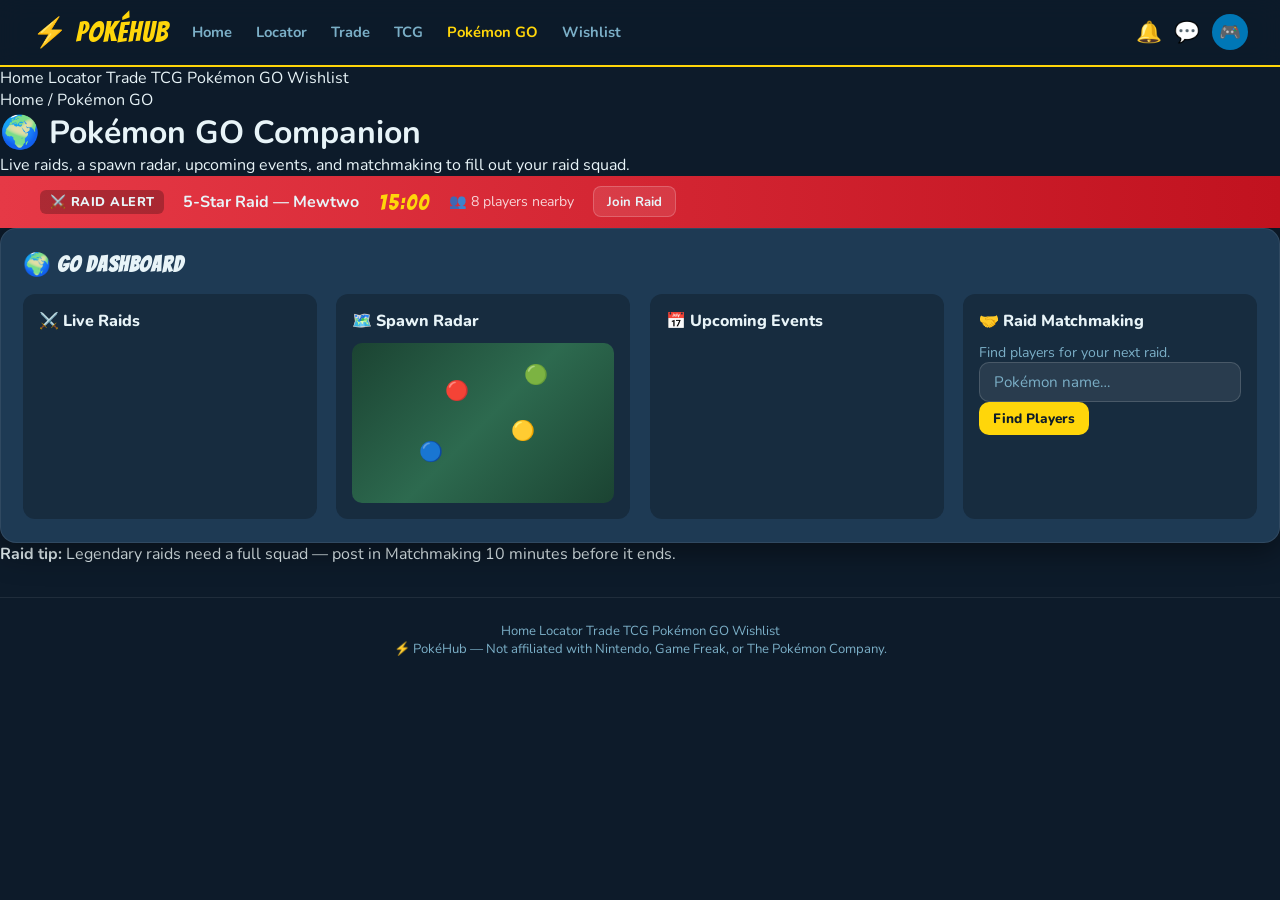
==== go.html @ 9b6226e2 "Add files via upload" ====
<!DOCTYPE html>
<html lang="en">
<head>
  <meta charset="UTF-8" />
  <meta name="viewport" content="width=device-width, initial-scale=1.0" />
  <title>Pokémon GO Companion — PokéHub</title>
  <link rel="preconnect" href="https://fonts.googleapis.com" />
  <link href="https://fonts.googleapis.com/css2?family=Bangers&family=Nunito:wght@400;600;700;800&display=swap" rel="stylesheet" />
  <link rel="stylesheet" href="style.css" />
</head>
<body data-page="go">

  <!-- ===== NAVBAR ===== -->
  <nav class="navbar">
    <div class="nav-logo">⚡ PokéHub</div>
    <ul class="nav-links">
      <li><a href="index.html">Home</a></li>
      <li><a href="locator.html">Locator</a></li>
      <li><a href="trade.html">Trade</a></li>
      <li><a href="tcg.html">TCG</a></li>
      <li><a href="go.html" class="active">Pokémon GO</a></li>
      <li><a href="wishlist.html">Wishlist</a></li>
    </ul>
    <div class="nav-actions">
      <button class="btn-icon" id="notifBtn" title="Alerts">🔔<span class="icon-dot hidden" id="notifDot"></span></button>
      <button class="btn-icon" id="msgBtn" title="Messages">💬<span class="icon-dot hidden" id="msgDot"></span></button>
      <div class="avatar">🎮</div>
    </div>
    <button class="hamburger" id="hamburger">☰</button>
  </nav>
  <div class="mobile-nav" id="mobileNav">
    <a href="index.html">Home</a>
    <a href="locator.html">Locator</a>
    <a href="trade.html">Trade</a>
    <a href="tcg.html">TCG</a>
    <a href="go.html" class="active">Pokémon GO</a>
    <a href="wishlist.html">Wishlist</a>
  </div>

  <!-- ===== PAGE HERO ===== -->
  <header class="page-hero" style="--accent-glow: rgba(35,224,138,.22)">
    <div class="breadcrumb"><a href="index.html">Home</a> <span>/</span> <span>Pokémon GO</span></div>
    <h1>🌍 Pokémon GO Companion</h1>
    <p>Live raids, a spawn radar, upcoming events, and matchmaking to fill out your raid squad.</p>
  </header>

  <div class="raid-banner">
    <div class="raid-inner">
      <span class="raid-label">⚔️ RAID ALERT</span>
      <strong>5-Star Raid — Mewtwo</strong>
      <span class="raid-timer" id="raidTimer">15:00</span>
      <span class="raid-players">👥 8 players nearby</span>
      <button class="btn-sm" onclick="joinRaid()">Join Raid</button>
    </div>
  </div>

  <!-- ===== PAGE LAYOUT ===== -->
  <div class="page-layout">
    <main class="page-main">

      <section class="card-panel go-panel">
        <div class="panel-header"><h2>🌍 GO Dashboard</h2></div>
        <div class="go-grid">
          <!-- Live Raids -->
          <div class="go-sub-panel">
            <h3>⚔️ Live Raids</h3>
            <ul class="raid-list" id="raidList"></ul>
          </div>
          <!-- Spawn Radar -->
          <div class="go-sub-panel">
            <h3>🗺️ Spawn Radar</h3>
            <div class="mini-map" id="miniMap">
              <div class="map-bg">
                <div class="map-pin" style="top:30%;left:40%">🔴</div>
                <div class="map-pin" style="top:55%;left:65%">🟡</div>
                <div class="map-pin" style="top:20%;left:70%">🟢</div>
                <div class="map-pin" style="top:68%;left:30%">🔵</div>
              </div>
            </div>
          </div>
          <!-- Upcoming Events -->
          <div class="go-sub-panel">
            <h3>📅 Upcoming Events</h3>
            <ul class="event-list" id="eventList"></ul>
          </div>
          <!-- Raid Matchmaking -->
          <div class="go-sub-panel">
            <h3>🤝 Raid Matchmaking</h3>
            <div id="matchmaking">
              <p class="muted">Find players for your next raid.</p>
              <input type="text" id="raidPokemon" placeholder="Pokémon name…" />
              <button class="btn-primary sm" onclick="findPlayers()">Find Players</button>
              <div id="matchResults"></div>
            </div>
          </div>
        </div>
      </section>

    </main>

    <!-- ===== AD RAIL ===== -->
    <aside class="ad-rail">
      <div class="ad-slot" data-ad-rotator></div>
      <div class="ad-static">
        <strong>Raid tip:</strong> Legendary raids need a full squad — post in Matchmaking 10 minutes before it ends.
      </div>
    </aside>
  </div>

  <!-- ===== MESSAGES MODAL ===== -->
  <div class="modal-overlay hidden" id="msgModal">
    <div class="modal">
      <div class="modal-header">
        <h2>💬 Messages</h2>
        <button onclick="closeModal('msgModal')">✕</button>
      </div>
      <div class="chat-layout">
        <div class="chat-list" id="chatList"></div>
        <div class="chat-window" id="chatWindow"></div>
      </div>
    </div>
  </div>

  <!-- ===== NOTIFICATIONS MODAL ===== -->
  <div class="modal-overlay hidden" id="notifModal">
    <div class="modal notif-modal">
      <div class="modal-header">
        <h2>🔔 Alerts</h2>
        <button onclick="closeModal('notifModal')">✕</button>
      </div>
      <ul class="notif-list" id="notifList"></ul>
    </div>
  </div>

  <!-- ===== FOOTER ===== -->
  <footer class="footer">
    <div class="footer-links">
      <a href="index.html">Home</a>
      <a href="locator.html">Locator</a>
      <a href="trade.html">Trade</a>
      <a href="tcg.html">TCG</a>
      <a href="go.html">Pokémon GO</a>
      <a href="wishlist.html">Wishlist</a>
    </div>
    <p>⚡ PokéHub — Not affiliated with Nintendo, Game Freak, or The Pokémon Company.</p>
  </footer>

  <script src="app.js"></script>
  <script>
    initSharedChrome();
    renderRaids();
    renderEvents();
    setInterval(tickRaids, 1000);
  </script>
</body>
</html>
---- style.css ----
/* =========================================
   POKÉHUB — style.css
   ========================================= */

/* --- Variables --- */
:root {
  --red:    #e63946;
  --yellow: #ffd60a;
  --blue:   #0077b6;
  --dark:   #0d1b2a;
  --mid:    #1b2e44;
  --card:   #1e3a54;
  --light:  #caf0f8;
  --text:   #e8f4f8;
  --muted:  #7bafc7;
  --radius: 16px;
  --shadow: 0 8px 32px rgba(0,0,0,.45);
  --font-title: 'Bangers', cursive;
  --font-body:  'Nunito', sans-serif;
}

/* --- Reset & Base --- */
*, *::before, *::after { box-sizing: border-box; margin: 0; padding: 0; }
html { scroll-behavior: smooth; }
body {
  font-family: var(--font-body);
  background: var(--dark);
  color: var(--text);
  min-height: 100vh;
  overflow-x: hidden;
}
a { text-decoration: none; color: inherit; }
ul { list-style: none; }
input {
  background: rgba(255,255,255,.08);
  border: 1.5px solid rgba(255,255,255,.15);
  border-radius: 10px;
  color: var(--text);
  font-family: var(--font-body);
  font-size: .95rem;
  padding: .55rem .9rem;
  width: 100%;
  transition: border-color .2s;
}
input:focus { outline: none; border-color: var(--yellow); }
input::placeholder { color: var(--muted); }
.hidden { display: none !important; }
.muted  { color: var(--muted); font-size: .88rem; }

/* --- Buttons --- */
.btn-primary {
  background: var(--yellow);
  color: var(--dark);
  border: none;
  border-radius: 10px;
  font-family: var(--font-body);
  font-weight: 800;
  font-size: .95rem;
  padding: .6rem 1.2rem;
  cursor: pointer;
  transition: transform .15s, box-shadow .15s;
  white-space: nowrap;
}
.btn-primary:hover { transform: translateY(-2px); box-shadow: 0 4px 16px rgba(255,214,10,.4); }
.btn-primary.sm { padding: .45rem .9rem; font-size: .85rem; }

.btn-sm {
  background: rgba(255,255,255,.1);
  border: 1.5px solid rgba(255,255,255,.2);
  color: var(--text);
  border-radius: 8px;
  font-family: var(--font-body);
  font-weight: 700;
  font-size: .82rem;
  padding: .35rem .8rem;
  cursor: pointer;
  transition: background .2s;
}
.btn-sm:hover { background: rgba(255,255,255,.2); }

.btn-icon {
  background: none;
  border: none;
  font-size: 1.3rem;
  cursor: pointer;
  position: relative;
  transition: transform .2s;
}
.btn-icon:hover { transform: scale(1.2); }

/* =========================================
   NAVBAR
   ========================================= */
.navbar {
  position: sticky; top: 0; z-index: 100;
  display: flex; align-items: center; gap: 1.5rem;
  padding: .9rem 2rem;
  background: rgba(13,27,42,.92);
  backdrop-filter: blur(12px);
  border-bottom: 2px solid var(--yellow);
}
.nav-logo {
  font-family: var(--font-title);
  font-size: 1.8rem;
  letter-spacing: 1px;
  color: var(--yellow);
  flex-shrink: 0;
}
.nav-links {
  display: flex; gap: 1.5rem;
  flex: 1;
}
.nav-links a {
  font-weight: 700;
  font-size: .92rem;
  color: var(--muted);
  transition: color .2s;
}
.nav-links a:hover,
.nav-links a.active { color: var(--yellow); }
.nav-actions { display: flex; align-items: center; gap: .75rem; margin-left: auto; }
.avatar {
  width: 36px; height: 36px;
  background: var(--blue);
  border-radius: 50%;
  display: grid; place-items: center;
  font-size: 1.1rem;
  cursor: pointer;
}
.hamburger {
  display: none;
  background: none; border: none;
  color: var(--text); font-size: 1.6rem; cursor: pointer;
}

@media (max-width: 768px) {
  .nav-links { display: none; }
  .hamburger { display: block; }
  .nav-actions { gap: .5rem; }
}

/* =========================================
   HERO
   ========================================= */
.hero {
  position: relative;
  min-height: 70vh;
  display: flex; align-items: center; justify-content: center;
  overflow: hidden;
  background: radial-gradient(ellipse at 30% 50%, #0a2a4a 0%, var(--dark) 70%);
  padding: 3rem 2rem;
}
.hero-bg-circles {
  position: absolute; inset: 0; pointer-events: none;
}
.hero-bg-circles::before,
.hero-bg-circles::after {
  content: '';
  position: absolute;
  border-radius: 50%;
  animation: floatCircle 8s ease-in-out infinite alternate;
}
.hero-bg-circles::before {
  width: 520px; height: 520px;
  background: radial-gradient(circle, rgba(230,57,70,.15) 0%, transparent 70%);
  top: -120px; right: -100px;
}
.hero-bg-circles::after {
  width: 380px; height: 380px;
  background: radial-gradient(circle, rgba(0,119,182,.2) 0%, transparent 70%);
  bottom: -100px; left: 10%;
  animation-delay: -4s;
}
@keyframes floatCircle {
  from { transform: scale(1) translate(0,0); }
  to   { transform: scale(1.1) translate(20px, -20px); }
}

.hero-pokeball {
  position: absolute;
  right: 8%; top: 50%; transform: translateY(-50%);
  width: 280px; height: 280px;
  border-radius: 50%;
  border: 18px solid var(--red);
  box-shadow: 0 0 80px rgba(230,57,70,.4);
  animation: spin 20s linear infinite;
  opacity: .25;
}
@keyframes spin { to { transform: translateY(-50%) rotate(360deg); } }

.hero-content {
  position: relative; z-index: 2;
  text-align: center;
  max-width: 640px;
}
.hero-title {
  font-family: var(--font-title);
  font-size: clamp(3rem, 8vw, 5.5rem);
  line-height: 1.05;
  letter-spacing: 2px;
  text-shadow: 3px 3px 0 rgba(0,0,0,.5);
}
.hero-title span { color: var(--yellow); }
.hero-sub {
  color: var(--muted);
  font-size: 1.1rem;
  margin: 1rem 0 1.8rem;
}
.search-bar {
  display: flex; gap: .6rem;
  background: rgba(255,255,255,.07);
  border: 2px solid rgba(255,255,255,.15);
  border-radius: 14px;
  padding: .5rem .5rem .5rem 1rem;
  max-width: 540px;
  margin: 0 auto;
}
.search-bar input { background: none; border: none; flex: 1; font-size: 1rem; }
.search-results {
  margin-top: .8rem;
  background: var(--mid);
  border-radius: 12px;
  overflow: hidden;
  max-width: 540px;
  margin-left: auto; margin-right: auto;
  border: 1.5px solid rgba(255,255,255,.12);
}
.search-result-item {
  padding: .7rem 1rem;
  border-bottom: 1px solid rgba(255,255,255,.07);
  display: flex; align-items: center; gap: .8rem;
  cursor: pointer;
  transition: background .15s;
}
.search-result-item:hover { background: rgba(255,255,255,.06); }
.search-result-item:last-child { border-bottom: none; }
.result-emoji { font-size: 1.3rem; }
.result-info { text-align: left; }
.result-name { font-weight: 700; }
.result-meta { font-size: .8rem; color: var(--muted); }

/* =========================================
   RAID BANNER
   ========================================= */
.raid-banner {
  background: linear-gradient(90deg, var(--red), #c1121f);
  padding: .65rem 2rem;
  position: relative; z-index: 50;
}
.raid-inner {
  display: flex; align-items: center; gap: 1.2rem; flex-wrap: wrap;
  max-width: 1200px; margin: 0 auto;
}
.raid-label {
  background: rgba(0,0,0,.25);
  border-radius: 6px;
  padding: .2rem .6rem;
  font-weight: 800;
  font-size: .8rem;
  letter-spacing: .5px;
}
.raid-timer {
  font-family: var(--font-title);
  font-size: 1.4rem;
  color: var(--yellow);
  letter-spacing: 2px;
}
.raid-players { font-size: .88rem; color: rgba(255,255,255,.8); }

/* =========================================
   DASHBOARD GRID
   ========================================= */
.dashboard {
  display: grid;
  grid-template-columns: repeat(auto-fill, minmax(340px, 1fr));
  gap: 1.5rem;
  padding: 2rem;
  max-width: 1400px;
  margin: 0 auto;
}
.go-panel { grid-column: 1 / -1; }

/* =========================================
   CARD PANEL
   ========================================= */
.card-panel {
  background: var(--card);
  border-radius: var(--radius);
  padding: 1.4rem;
  border: 1.5px solid rgba(255,255,255,.08);
  box-shadow: var(--shadow);
  display: flex; flex-direction: column; gap: 1rem;
  animation: fadeUp .4s ease both;
}
@keyframes fadeUp {
  from { opacity: 0; transform: translateY(20px); }
  to   { opacity: 1; transform: translateY(0); }
}
.panel-header {
  display: flex; align-items: center; justify-content: space-between; gap: .5rem;
  flex-wrap: wrap;
}
.panel-header h2 {
  font-family: var(--font-title);
  font-size: 1.4rem;
  letter-spacing: 1px;
}

/* --- Location Bar --- */
.location-bar { display: flex; gap: .5rem; }

/* --- Nearby List --- */
.nearby-list { display: flex; flex-direction: column; gap: .6rem; }
.nearby-item {
  background: rgba(255,255,255,.05);
  border-radius: 10px;
  padding: .7rem 1rem;
  display: flex; align-items: center; gap: .8rem;
}
.nearby-item.shimmer {
  height: 52px;
  background: linear-gradient(90deg, rgba(255,255,255,.05) 25%, rgba(255,255,255,.1) 50%, rgba(255,255,255,.05) 75%);
  background-size: 200% 100%;
  animation: shimmer 1.5s infinite;
}
@keyframes shimmer { to { background-position: -200% 0; } }
.nearby-emoji { font-size: 1.5rem; }
.nearby-info { flex: 1; }
.nearby-name { font-weight: 700; }
.nearby-dist { font-size: .8rem; color: var(--yellow); }
.nearby-badge {
  font-size: .72rem; font-weight: 800;
  padding: .2rem .55rem;
  border-radius: 20px;
  background: var(--red);
  letter-spacing: .5px;
}
.nearby-badge.rare  { background: var(--red); }
.nearby-badge.shiny { background: #f4a261; color: var(--dark); }
.nearby-badge.common{ background: var(--blue); }

/* --- Filter Tabs --- */
.filter-tabs { display: flex; gap: .4rem; }
.tab {
  background: rgba(255,255,255,.08);
  border: 1px solid rgba(255,255,255,.12);
  color: var(--muted);
  border-radius: 8px;
  font-family: var(--font-body);
  font-weight: 700;
  font-size: .8rem;
  padding: .3rem .75rem;
  cursor: pointer;
  transition: background .2s, color .2s;
}
.tab.active, .tab:hover { background: var(--yellow); color: var(--dark); border-color: var(--yellow); }

/* --- Market List --- */
.market-list { display: flex; flex-direction: column; gap: .6rem; }
.market-item {
  background: rgba(255,255,255,.05);
  border-radius: 10px;
  padding: .75rem 1rem;
  display: flex; align-items: center; gap: .9rem;
  border: 1px solid rgba(255,255,255,.07);
  transition: border-color .2s;
}
.market-item:hover { border-color: var(--yellow); }
.market-img { font-size: 2rem; }
.market-info { flex: 1; }
.market-name { font-weight: 700; }
.market-cond { font-size: .78rem; color: var(--muted); }
.market-stars { font-size: .85rem; }
.market-price { font-family: var(--font-title); font-size: 1.3rem; color: var(--yellow); }
.btn-msg {
  background: var(--blue);
  border: none;
  border-radius: 8px;
  color: #fff;
  font-family: var(--font-body);
  font-weight: 700;
  font-size: .8rem;
  padding: .4rem .8rem;
  cursor: pointer;
  transition: opacity .2s;
}
.btn-msg:hover { opacity: .85; }

/* --- Scanner --- */
.scanner-area {
  display: flex; flex-direction: column; align-items: center; gap: 1rem;
  background: rgba(0,0,0,.3);
  border-radius: 12px;
  padding: 1.5rem;
}
.scan-frame {
  width: 180px; height: 180px;
  border: 3px dashed var(--yellow);
  border-radius: 12px;
  display: flex; align-items: center; justify-content: center;
  position: relative; overflow: hidden;
  color: var(--muted); font-size: .88rem;
}
.scan-line {
  position: absolute;
  width: 100%; height: 2px;
  background: var(--yellow);
  top: 0;
  animation: scanMove 2s ease-in-out infinite;
  opacity: .7;
}
@keyframes scanMove {
  0%   { top: 0; }
  50%  { top: calc(100% - 2px); }
  100% { top: 0; }
}
.scan-result {
  background: rgba(255,255,255,.06);
  border-radius: 10px;
  padding: 1rem;
  border-left: 4px solid var(--yellow);
}
.collection-list h3 { font-size: 1rem; font-weight: 700; margin-bottom: .5rem; }
.collection-list li {
  padding: .4rem 0;
  border-bottom: 1px solid rgba(255,255,255,.06);
  font-size: .9rem;
  display: flex; align-items: center; gap: .5rem;
}

/* =========================================
   POKÉMON GO SECTION
   ========================================= */
.go-grid {
  display: grid;
  grid-template-columns: repeat(auto-fill, minmax(260px, 1fr));
  gap: 1.2rem;
}
.go-sub-panel {
  background: rgba(0,0,0,.25);
  border-radius: 12px;
  padding: 1rem;
  display: flex; flex-direction: column; gap: .7rem;
}
.go-sub-panel h3 { font-weight: 800; font-size: 1rem; }

.raid-list li {
  display: flex; align-items: center; justify-content: space-between;
  padding: .5rem 0;
  border-bottom: 1px solid rgba(255,255,255,.07);
  font-size: .9rem;
}
.raid-item-name { font-weight: 700; }
.raid-item-stars { color: var(--yellow); }
.raid-item-time { font-size: .8rem; color: var(--muted); }

.mini-map {
  width: 100%; height: 160px;
  border-radius: 10px;
  overflow: hidden;
  position: relative;
}
.map-bg {
  width: 100%; height: 100%;
  background: linear-gradient(135deg, #1b4332 0%, #2d6a4f 50%, #1b4332 100%);
  position: relative;
}
.map-pin {
  position: absolute;
  font-size: 1.2rem;
  transform: translate(-50%,-50%);
  cursor: pointer;
  animation: pulse 2s ease-in-out infinite;
}
@keyframes pulse {
  0%,100% { transform: translate(-50%,-50%) scale(1); }
  50%      { transform: translate(-50%,-50%) scale(1.25); }
}

.event-list li {
  display: flex; align-items: flex-start; gap: .6rem;
  padding: .5rem 0;
  border-bottom: 1px solid rgba(255,255,255,.07);
  font-size: .88rem;
}
.event-icon { font-size: 1.2rem; flex-shrink: 0; }
.event-info .event-name { font-weight: 700; }
.event-info .event-time { font-size: .78rem; color: var(--muted); }

#matchResults {
  margin-top: .6rem;
  display: flex; flex-direction: column; gap: .4rem;
}
.match-item {
  background: rgba(255,255,255,.06);
  border-radius: 8px;
  padding: .5rem .75rem;
  font-size: .85rem;
  display: flex; align-items: center; gap: .5rem;
}

/* =========================================
   WISHLIST & TRADE NETWORK
   ========================================= */
.wishlist-grid {
  display: grid; grid-template-columns: 1fr 1fr; gap: 1.2rem;
}
@media (max-width: 520px) { .wishlist-grid { grid-template-columns: 1fr; } }
.wish-list li, .trader-list li {
  display: flex; align-items: center; justify-content: space-between;
  padding: .5rem 0;
  border-bottom: 1px solid rgba(255,255,255,.07);
  font-size: .9rem;
}
.wish-remove {
  background: none; border: none;
  color: var(--red); cursor: pointer; font-size: 1rem;
}
.trader-name { font-weight: 700; }
.trader-badge {
  font-size: .72rem;
  background: var(--blue);
  border-radius: 20px;
  padding: .15rem .55rem;
  font-weight: 700;
}

/* =========================================
   MODALS
   ========================================= */
.modal-overlay {
  position: fixed; inset: 0; z-index: 200;
  background: rgba(0,0,0,.7);
  display: flex; align-items: center; justify-content: center;
  padding: 1rem;
  animation: fadeIn .2s ease;
}
@keyframes fadeIn { from { opacity: 0; } }
.modal {
  background: var(--mid);
  border-radius: var(--radius);
  padding: 1.5rem;
  width: 100%; max-width: 520px;
  max-height: 80vh;
  overflow-y: auto;
  border: 1.5px solid rgba(255,255,255,.12);
  box-shadow: var(--shadow);
  display: flex; flex-direction: column; gap: 1rem;
}
.modal-header {
  display: flex; align-items: center; justify-content: space-between;
}
.modal-header h2 { font-family: var(--font-title); font-size: 1.4rem; }
.modal-header button { background: none; border: none; color: var(--text); font-size: 1.3rem; cursor: pointer; }

/* Chat */
.chat-list { display: flex; flex-direction: column; gap: .5rem; }
.chat-contact {
  display: flex; align-items: center; gap: .7rem;
  padding: .6rem; border-radius: 10px; cursor: pointer;
  transition: background .15s;
}
.chat-contact:hover { background: rgba(255,255,255,.07); }
.chat-avatar { font-size: 1.4rem; }
.chat-uname { font-weight: 700; font-size: .9rem; }
.chat-preview { font-size: .78rem; color: var(--muted); }

.chat-window { display: flex; flex-direction: column; gap: .7rem; }
.chat-messages {
  min-height: 120px;
  background: rgba(0,0,0,.2);
  border-radius: 10px;
  padding: .8rem;
  display: flex; flex-direction: column; gap: .5rem;
  max-height: 220px;
  overflow-y: auto;
}
.msg-bubble {
  padding: .45rem .85rem;
  border-radius: 12px;
  max-width: 75%;
  font-size: .88rem;
}
.msg-bubble.them { background: rgba(255,255,255,.1); align-self: flex-start; }
.msg-bubble.me   { background: var(--blue); align-self: flex-end; }

.chat-input { display: flex; gap: .5rem; }
.chat-input button {
  background: var(--yellow); border: none; border-radius: 10px;
  color: var(--dark); font-weight: 800; padding: .5rem 1rem; cursor: pointer;
}

/* Notif */
.notif-modal { max-width: 400px; }
.notif-list { display: flex; flex-direction: column; gap: .5rem; }
.notif-item {
  background: rgba(255,255,255,.05);
  border-radius: 10px;
  padding: .7rem 1rem;
  display: flex; gap: .7rem; align-items: flex-start;
  border-left: 3px solid var(--yellow);
}
.notif-icon { font-size: 1.2rem; }
.notif-text .notif-title { font-weight: 700; font-size: .9rem; }
.notif-text .notif-sub   { font-size: .78rem; color: var(--muted); }

/* =========================================
   FOOTER
   ========================================= */
.footer {
  text-align: center;
  padding: 1.5rem 2rem;
  color: var(--muted);
  font-size: .82rem;
  border-top: 1px solid rgba(255,255,255,.08);
  margin-top: 2rem;
}
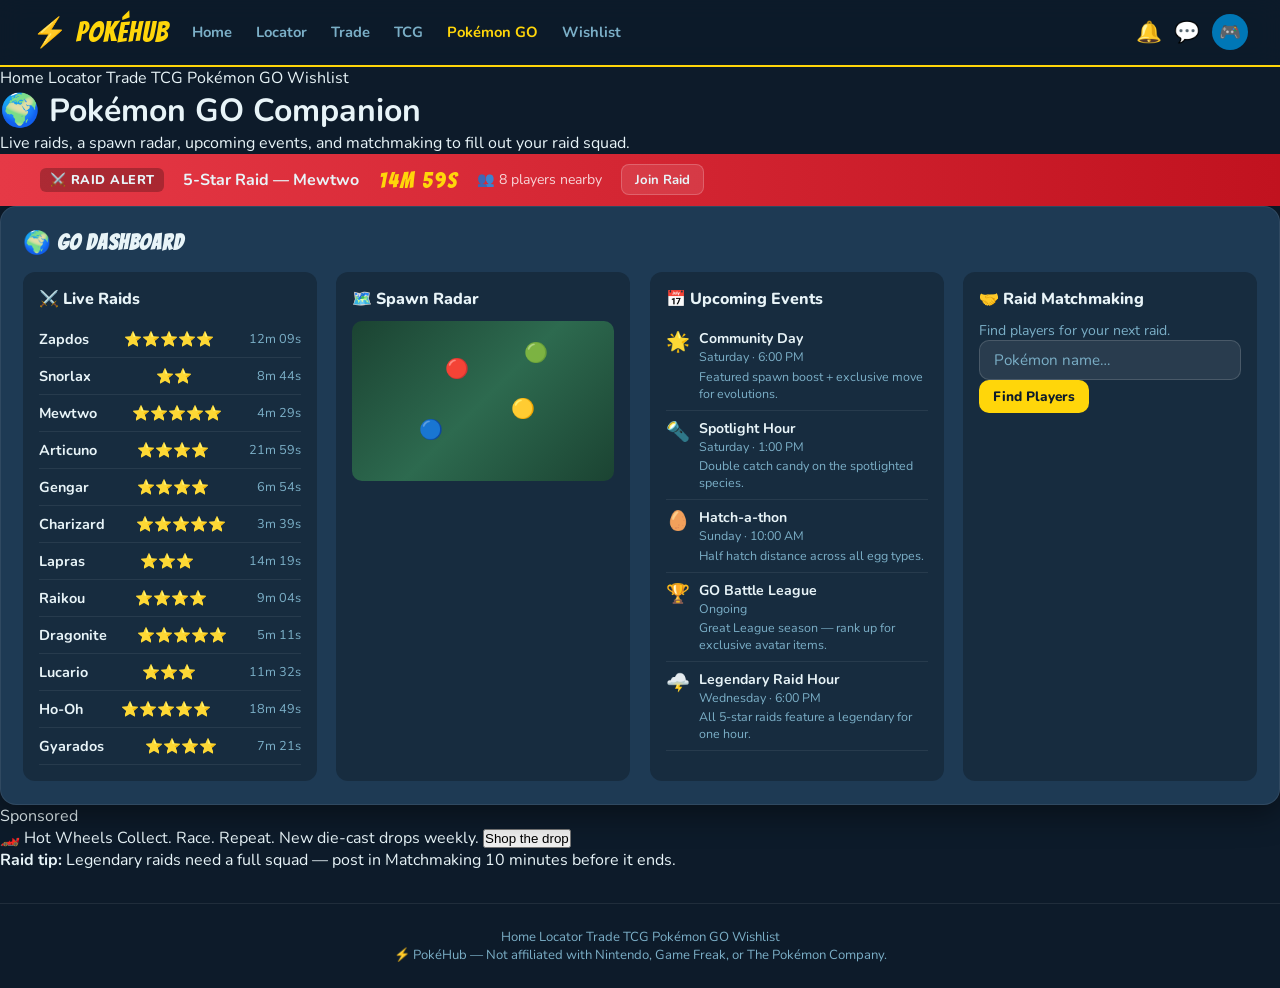
==== commit de08eb27: "Update go.html" ====
--- a/go.html
+++ b/go.html
@@ -39,7 +39,6 @@
 
   <!-- ===== PAGE HERO ===== -->
   <header class="page-hero" style="--accent-glow: rgba(35,224,138,.22)">
-    <div class="breadcrumb"><a href="index.html">Home</a> <span>/</span> <span>Pokémon GO</span></div>
     <h1>🌍 Pokémon GO Companion</h1>
     <p>Live raids, a spawn radar, upcoming events, and matchmaking to fill out your raid squad.</p>
   </header>
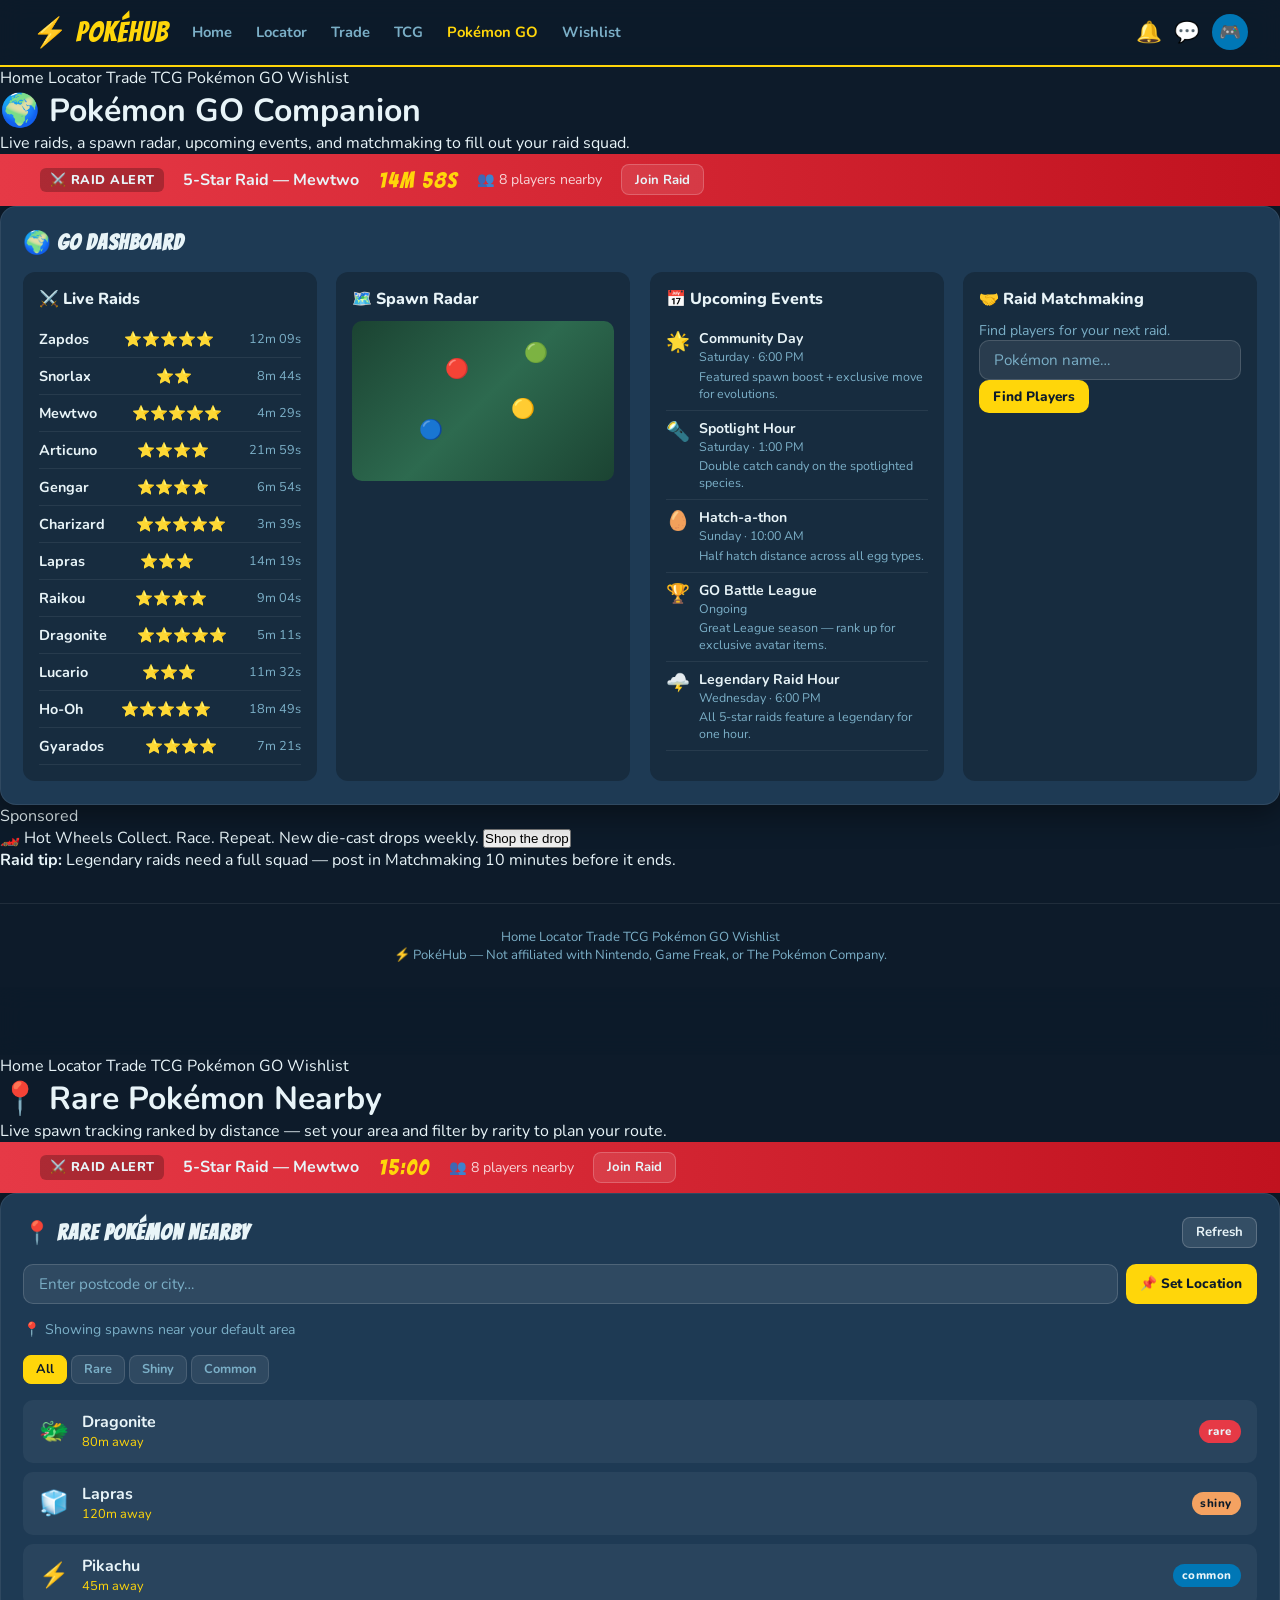
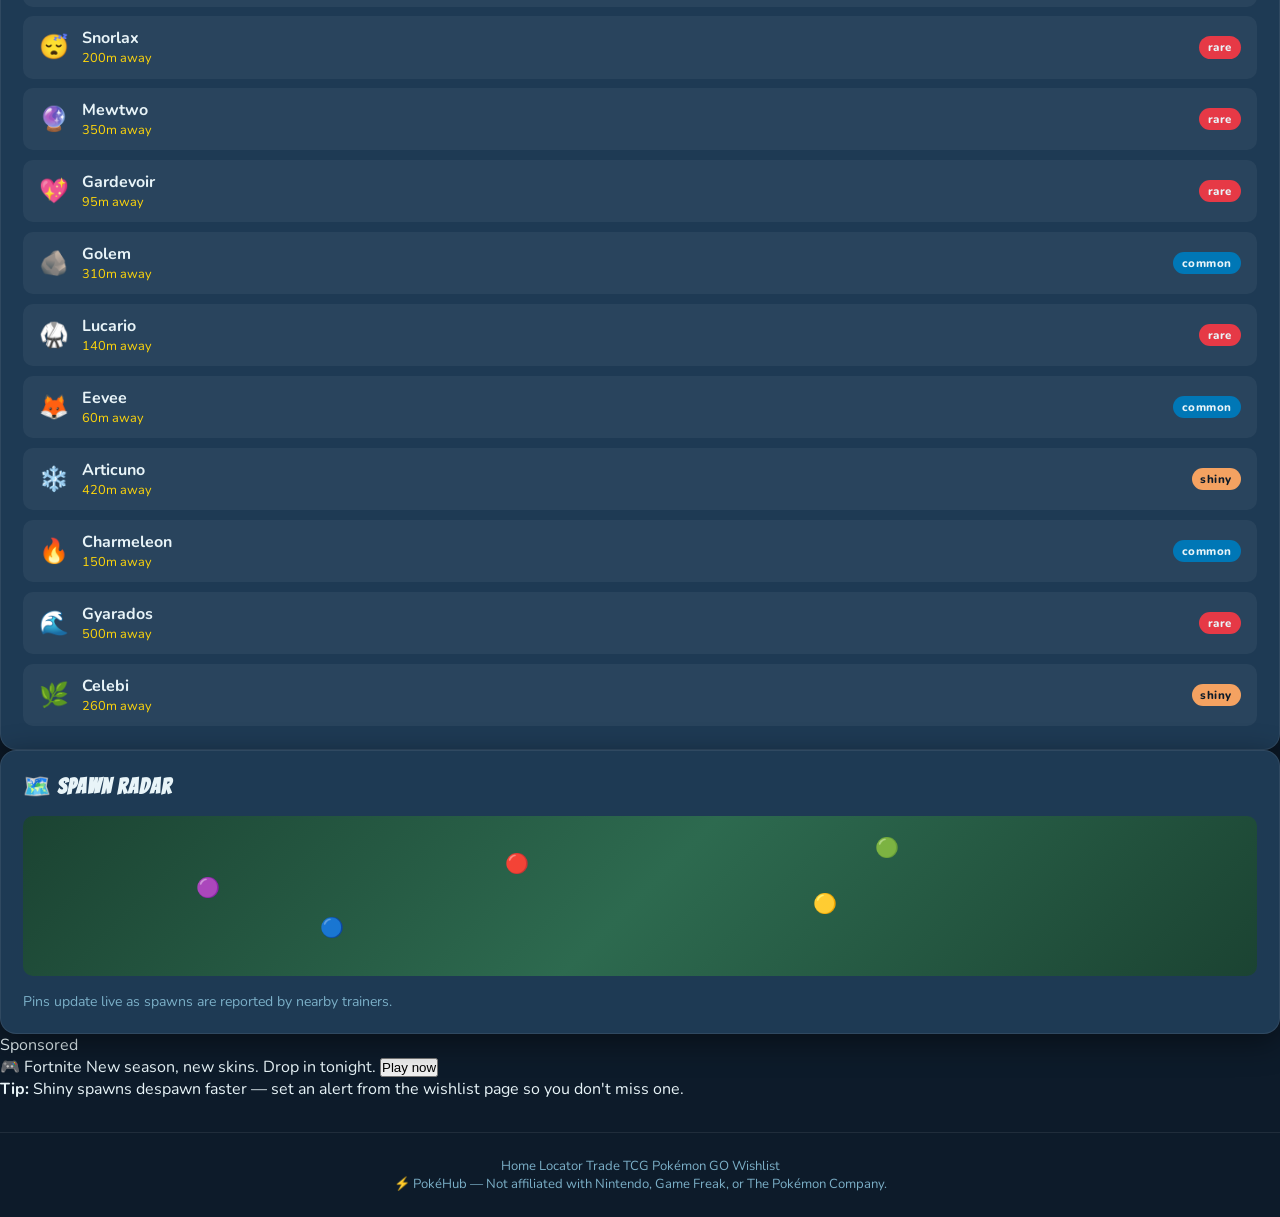
==== commit 8af9bba4: "Update go.html" ====
--- a/go.html
+++ b/go.html
@@ -153,3 +153,155 @@
   </script>
 </body>
 </html>
+<!DOCTYPE html>
+<html lang="en">
+<head>
+  <meta charset="UTF-8" />
+  <meta name="viewport" content="width=device-width, initial-scale=1.0" />
+  <title>Rare Locator — PokéHub</title>
+  <link rel="preconnect" href="https://fonts.googleapis.com" />
+  <link href="https://fonts.googleapis.com/css2?family=Bangers&family=Nunito:wght@400;600;700;800&display=swap" rel="stylesheet" />
+  <link rel="stylesheet" href="style.css" />
+</head>
+<body data-page="locator">
+
+  <!-- ===== NAVBAR ===== -->
+  <nav class="navbar">
+    <div class="nav-logo">⚡ PokéHub</div>
+    <ul class="nav-links">
+      <li><a href="index.html">Home</a></li>
+      <li><a href="locator.html" class="active">Locator</a></li>
+      <li><a href="trade.html">Trade</a></li>
+      <li><a href="tcg.html">TCG</a></li>
+      <li><a href="go.html">Pokémon GO</a></li>
+      <li><a href="wishlist.html">Wishlist</a></li>
+    </ul>
+    <div class="nav-actions">
+      <button class="btn-icon" id="notifBtn" title="Alerts">🔔<span class="icon-dot hidden" id="notifDot"></span></button>
+      <button class="btn-icon" id="msgBtn" title="Messages">💬<span class="icon-dot hidden" id="msgDot"></span></button>
+      <div class="avatar">🎮</div>
+    </div>
+    <button class="hamburger" id="hamburger">☰</button>
+  </nav>
+  <div class="mobile-nav" id="mobileNav">
+    <a href="index.html">Home</a>
+    <a href="locator.html" class="active">Locator</a>
+    <a href="trade.html">Trade</a>
+    <a href="tcg.html">TCG</a>
+    <a href="go.html">Pokémon GO</a>
+    <a href="wishlist.html">Wishlist</a>
+  </div>
+
+  <!-- ===== PAGE HERO ===== -->
+  <header class="page-hero" style="--accent-glow: rgba(255,59,78,.22)">
+    <h1>📍 Rare Pokémon Nearby</h1>
+    <p>Live spawn tracking ranked by distance — set your area and filter by rarity to plan your route.</p>
+  </header>
+
+  <div class="raid-banner">
+    <div class="raid-inner">
+      <span class="raid-label">⚔️ RAID ALERT</span>
+      <strong>5-Star Raid — Mewtwo</strong>
+      <span class="raid-timer" id="raidTimer">15:00</span>
+      <span class="raid-players">👥 8 players nearby</span>
+      <button class="btn-sm" onclick="joinRaid()">Join Raid</button>
+    </div>
+  </div>
+
+  <!-- ===== PAGE LAYOUT ===== -->
+  <div class="page-layout">
+    <main class="page-main">
+
+      <section class="card-panel" id="locator">
+        <div class="panel-header">
+          <h2>📍 Rare Pokémon Nearby</h2>
+          <button class="btn-sm" onclick="refreshNearby()">Refresh</button>
+        </div>
+        <div class="location-bar">
+          <input type="text" id="locationInput" placeholder="Enter postcode or city…" />
+          <button class="btn-primary sm" onclick="setLocation()">📌 Set Location</button>
+        </div>
+        <p class="muted" id="locationLabel">📍 Showing spawns near your default area</p>
+        <div class="nearby-filters" id="nearbyFilters">
+          <button class="tab active" onclick="filterNearby('all',this)">All</button>
+          <button class="tab" onclick="filterNearby('rare',this)">Rare</button>
+          <button class="tab" onclick="filterNearby('shiny',this)">Shiny</button>
+          <button class="tab" onclick="filterNearby('common',this)">Common</button>
+        </div>
+        <ul class="nearby-list" id="nearbyList">
+          <li class="nearby-item shimmer"></li>
+          <li class="nearby-item shimmer"></li>
+          <li class="nearby-item shimmer"></li>
+        </ul>
+      </section>
+
+      <section class="card-panel">
+        <div class="panel-header"><h2>🗺️ Spawn Radar</h2></div>
+        <div class="mini-map">
+          <div class="map-bg">
+            <div class="map-pin" style="top:30%;left:40%">🔴</div>
+            <div class="map-pin" style="top:55%;left:65%">🟡</div>
+            <div class="map-pin" style="top:20%;left:70%">🟢</div>
+            <div class="map-pin" style="top:70%;left:25%">🔵</div>
+            <div class="map-pin" style="top:45%;left:15%">🟣</div>
+          </div>
+        </div>
+        <p class="muted">Pins update live as spawns are reported by nearby trainers.</p>
+      </section>
+
+    </main>
+
+    <!-- ===== AD RAIL ===== -->
+    <aside class="ad-rail">
+      <div class="ad-slot" data-ad-rotator></div>
+      <div class="ad-static">
+        <strong>Tip:</strong> Shiny spawns despawn faster — set an alert from the wishlist page so you don't miss one.
+      </div>
+    </aside>
+  </div>
+
+  <!-- ===== MESSAGES MODAL ===== -->
+  <div class="modal-overlay hidden" id="msgModal">
+    <div class="modal">
+      <div class="modal-header">
+        <h2>💬 Messages</h2>
+        <button onclick="closeModal('msgModal')">✕</button>
+      </div>
+      <div class="chat-layout">
+        <div class="chat-list" id="chatList"></div>
+        <div class="chat-window" id="chatWindow"></div>
+      </div>
+    </div>
+  </div>
+
+  <!-- ===== NOTIFICATIONS MODAL ===== -->
+  <div class="modal-overlay hidden" id="notifModal">
+    <div class="modal notif-modal">
+      <div class="modal-header">
+        <h2>🔔 Alerts</h2>
+        <button onclick="closeModal('notifModal')">✕</button>
+      </div>
+      <ul class="notif-list" id="notifList"></ul>
+    </div>
+  </div>
+
+  <!-- ===== FOOTER ===== -->
+  <footer class="footer">
+    <div class="footer-links">
+      <a href="index.html">Home</a>
+      <a href="locator.html">Locator</a>
+      <a href="trade.html">Trade</a>
+      <a href="tcg.html">TCG</a>
+      <a href="go.html">Pokémon GO</a>
+      <a href="wishlist.html">Wishlist</a>
+    </div>
+    <p>⚡ PokéHub — Not affiliated with Nintendo, Game Freak, or The Pokémon Company.</p>
+  </footer>
+
+  <script src="app.js"></script>
+  <script>
+    initSharedChrome();
+    renderNearby();
+  </script>
+</body>
+</html>
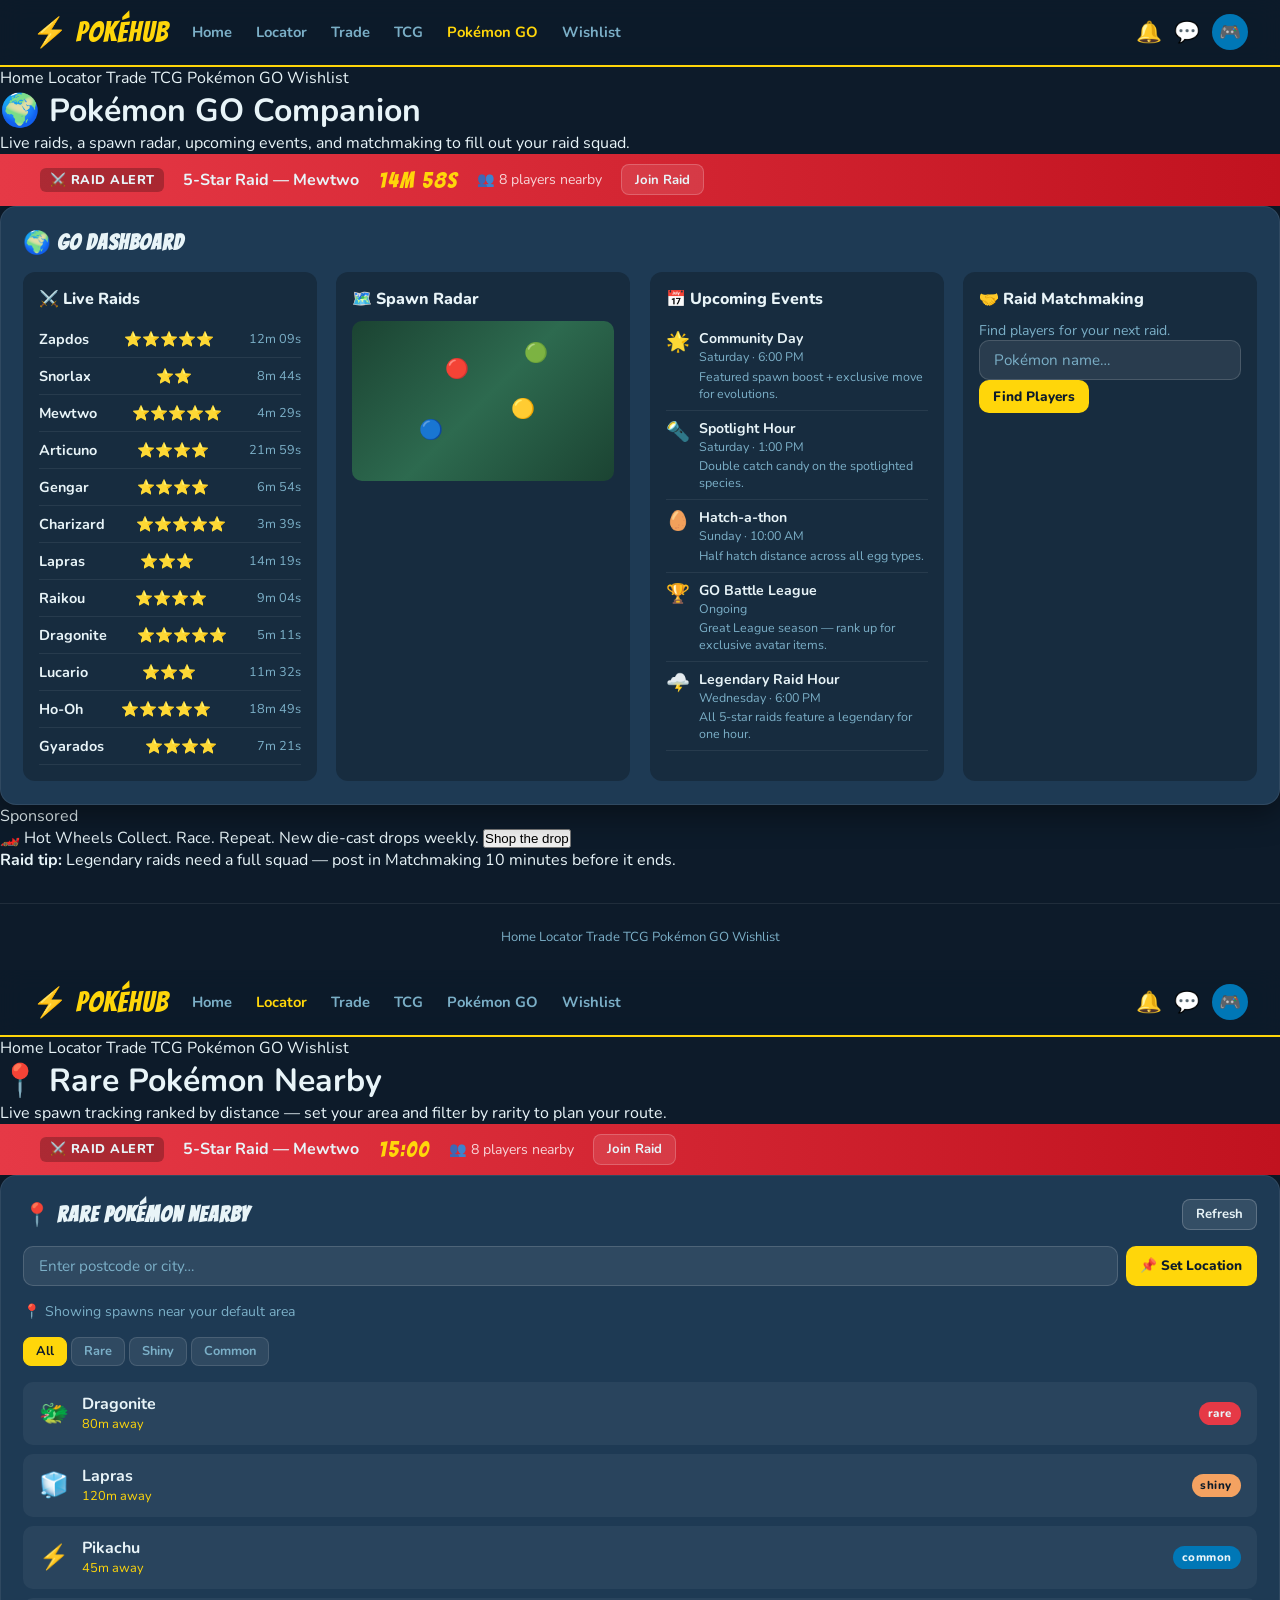
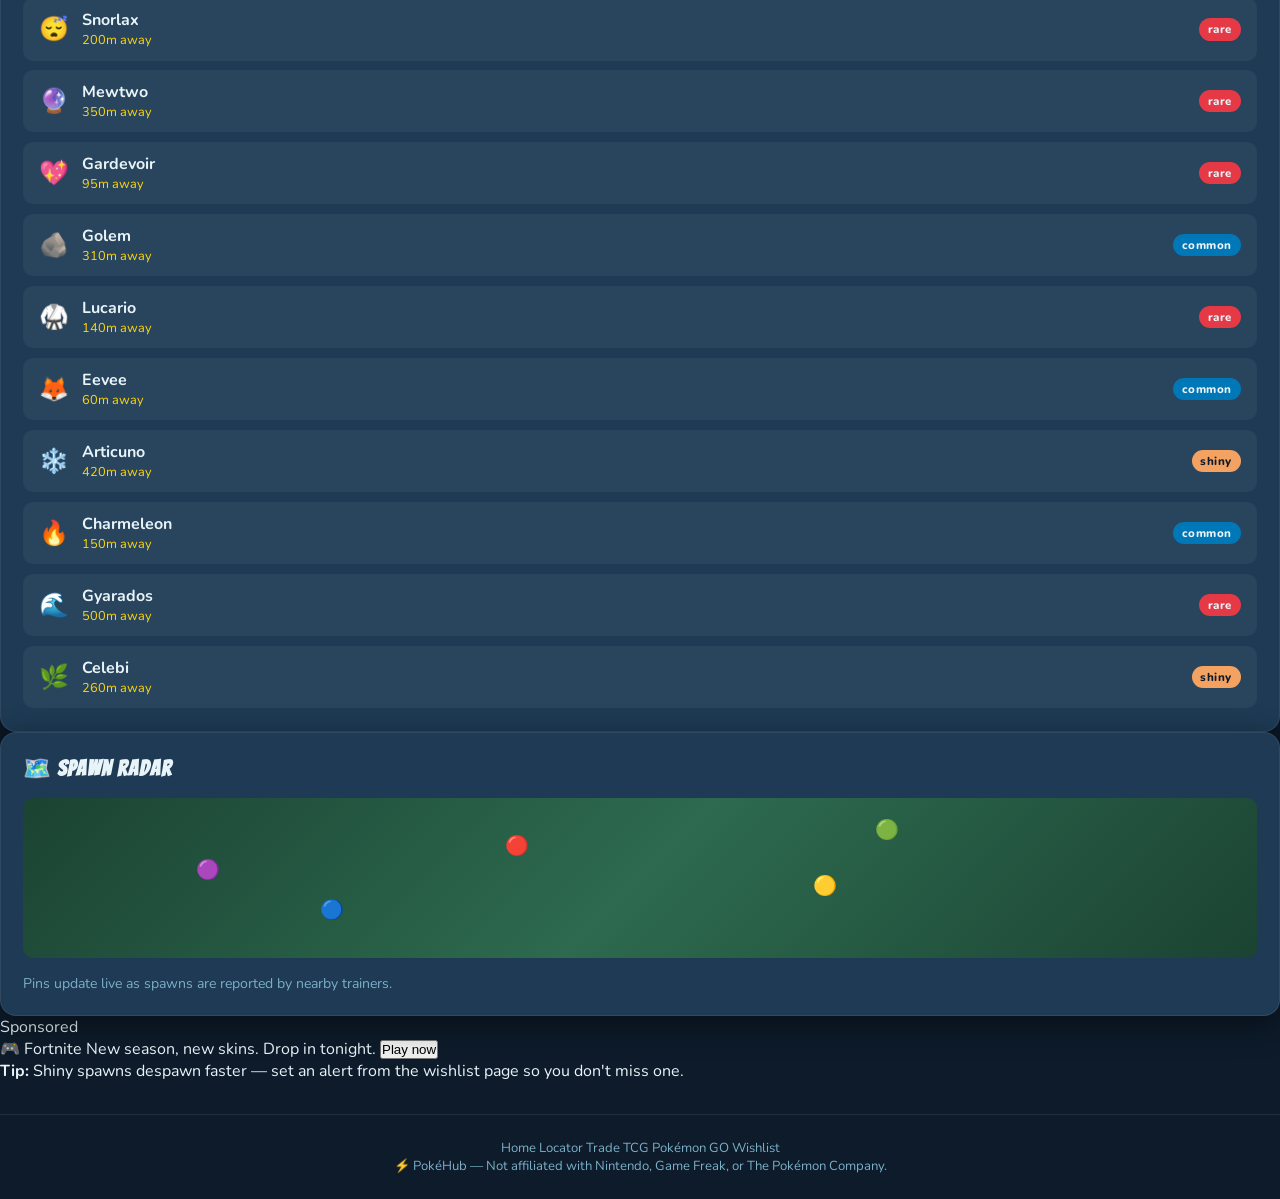
==== commit 8daa9d70: "Update go.html" ====
--- a/go.html
+++ b/go.html
@@ -141,7 +141,6 @@
       <a href="go.html">Pokémon GO</a>
       <a href="wishlist.html">Wishlist</a>
     </div>
-    <p>⚡ PokéHub — Not affiliated with Nintendo, Game Freak, or The Pokémon Company.</p>
   </footer>
 
   <script src="app.js"></script>
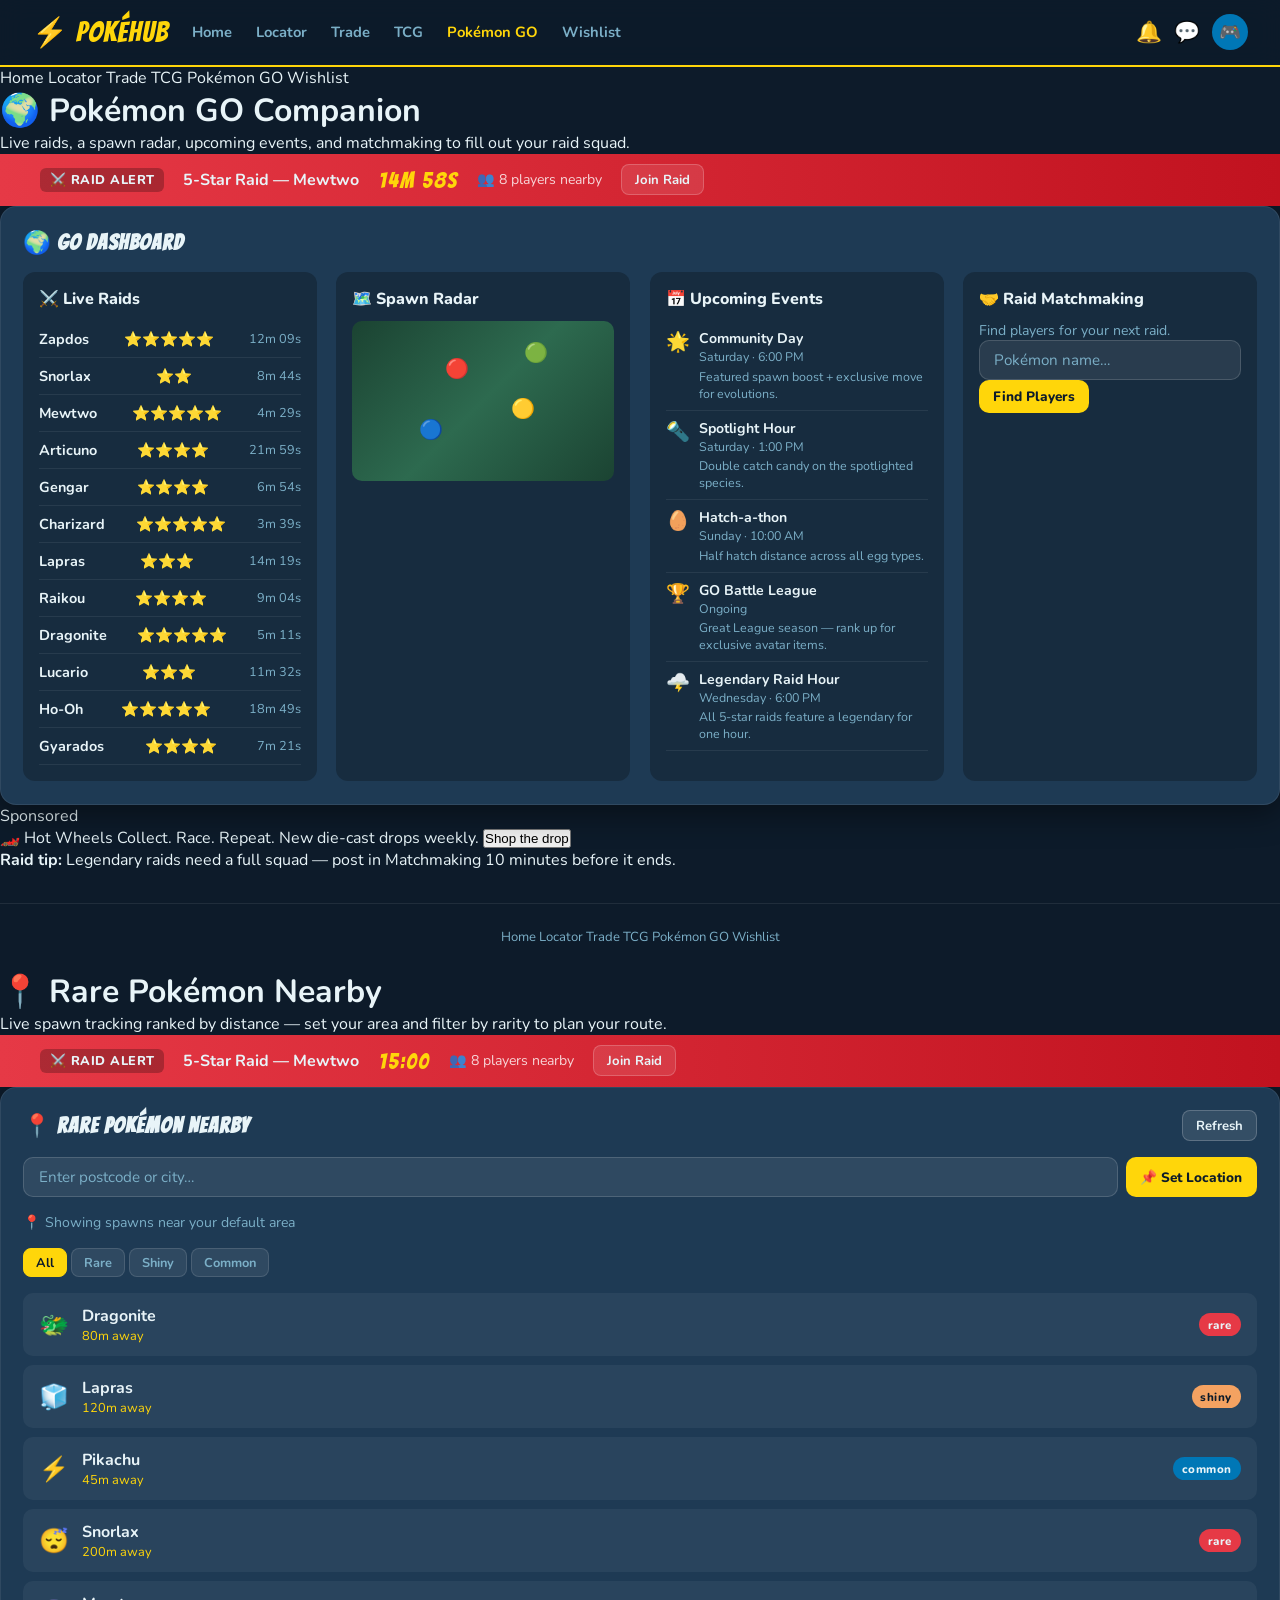
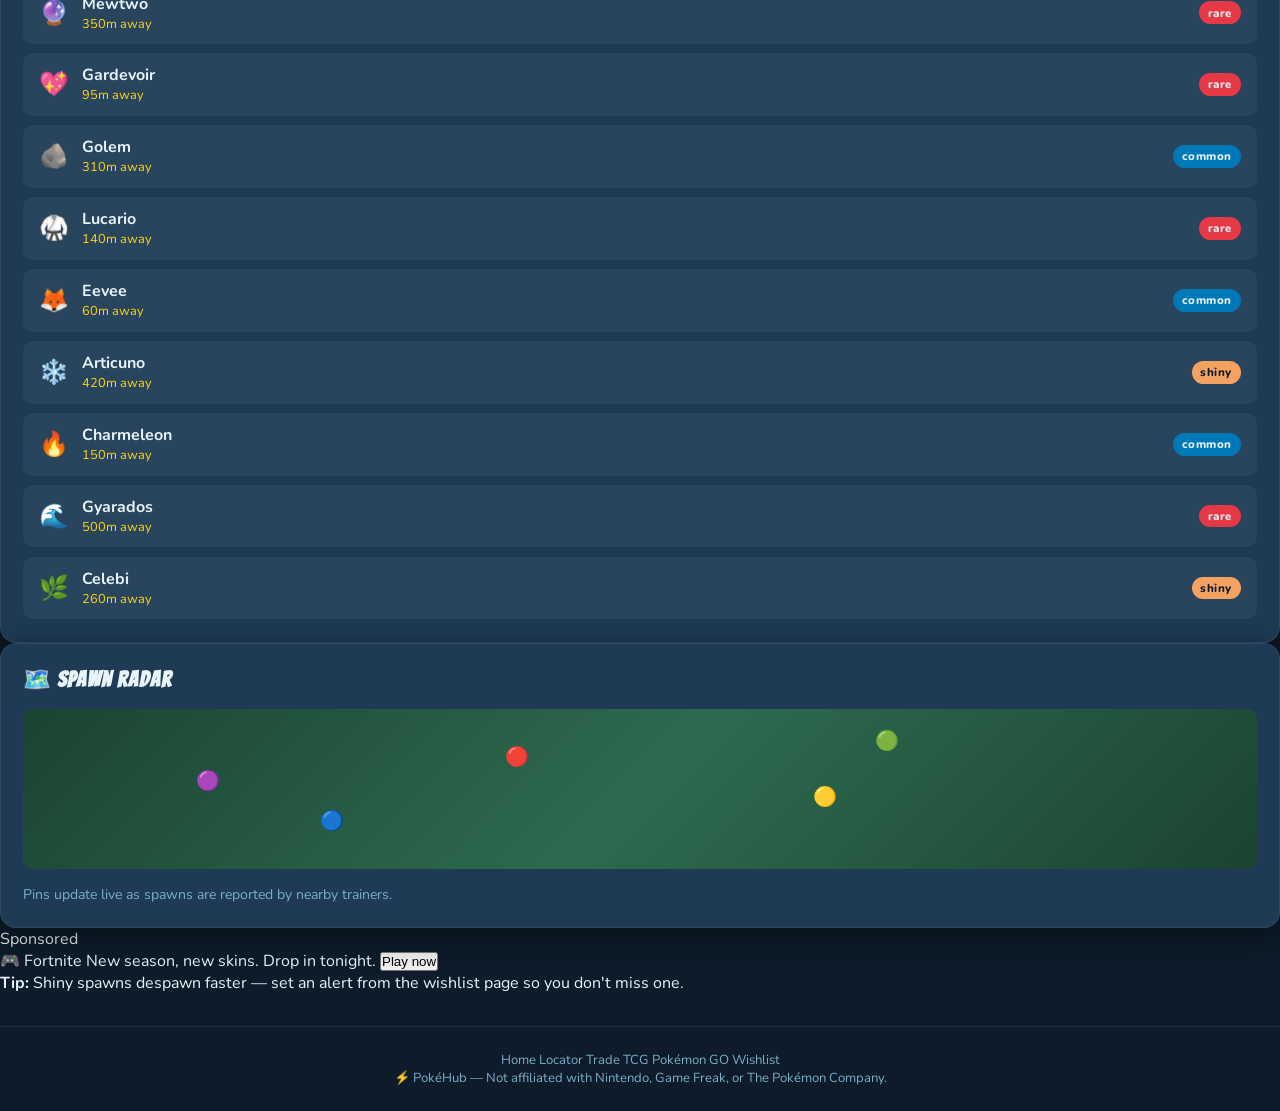
==== commit bea30eaa: "Update go.html" ====
--- a/go.html
+++ b/go.html
@@ -164,33 +164,7 @@
 </head>
 <body data-page="locator">
 
-  <!-- ===== NAVBAR ===== -->
-  <nav class="navbar">
-    <div class="nav-logo">⚡ PokéHub</div>
-    <ul class="nav-links">
-      <li><a href="index.html">Home</a></li>
-      <li><a href="locator.html" class="active">Locator</a></li>
-      <li><a href="trade.html">Trade</a></li>
-      <li><a href="tcg.html">TCG</a></li>
-      <li><a href="go.html">Pokémon GO</a></li>
-      <li><a href="wishlist.html">Wishlist</a></li>
-    </ul>
-    <div class="nav-actions">
-      <button class="btn-icon" id="notifBtn" title="Alerts">🔔<span class="icon-dot hidden" id="notifDot"></span></button>
-      <button class="btn-icon" id="msgBtn" title="Messages">💬<span class="icon-dot hidden" id="msgDot"></span></button>
-      <div class="avatar">🎮</div>
-    </div>
-    <button class="hamburger" id="hamburger">☰</button>
-  </nav>
-  <div class="mobile-nav" id="mobileNav">
-    <a href="index.html">Home</a>
-    <a href="locator.html" class="active">Locator</a>
-    <a href="trade.html">Trade</a>
-    <a href="tcg.html">TCG</a>
-    <a href="go.html">Pokémon GO</a>
-    <a href="wishlist.html">Wishlist</a>
-  </div>
-
+ 
   <!-- ===== PAGE HERO ===== -->
   <header class="page-hero" style="--accent-glow: rgba(255,59,78,.22)">
     <h1>📍 Rare Pokémon Nearby</h1>
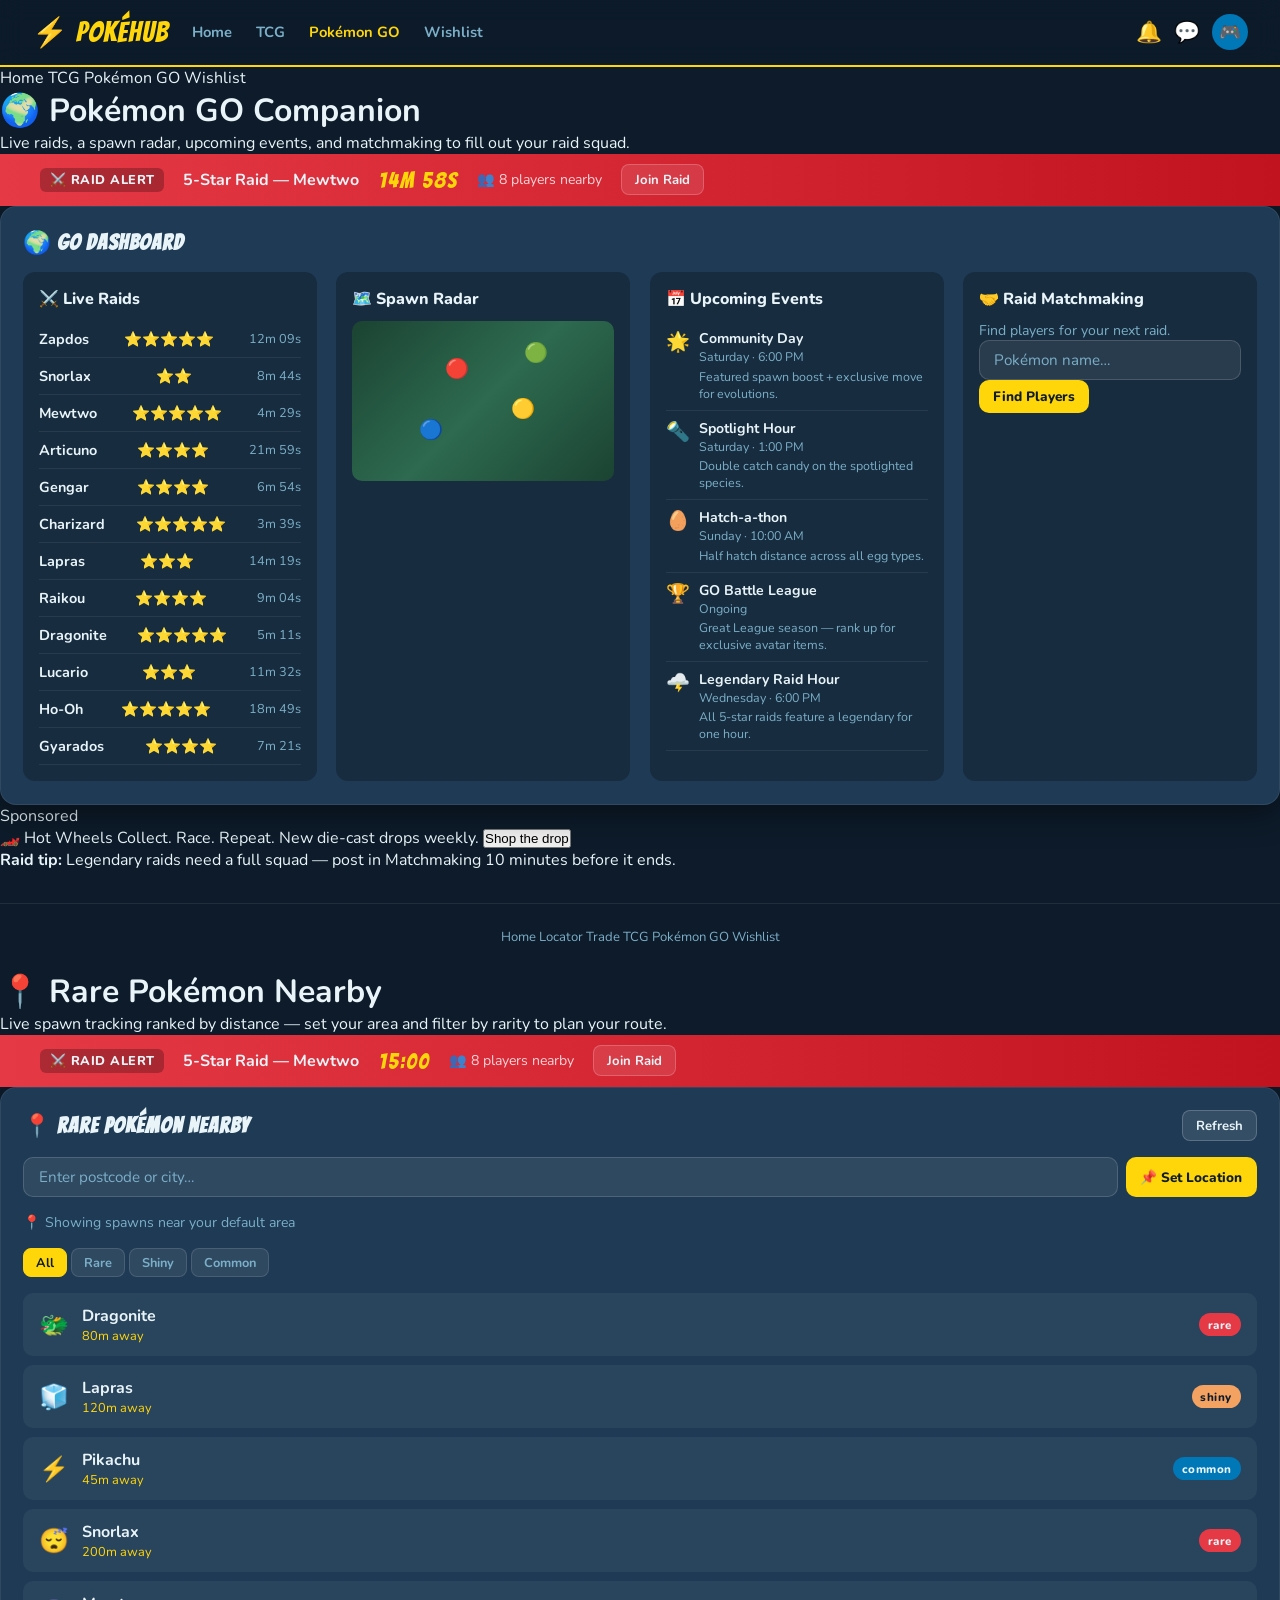
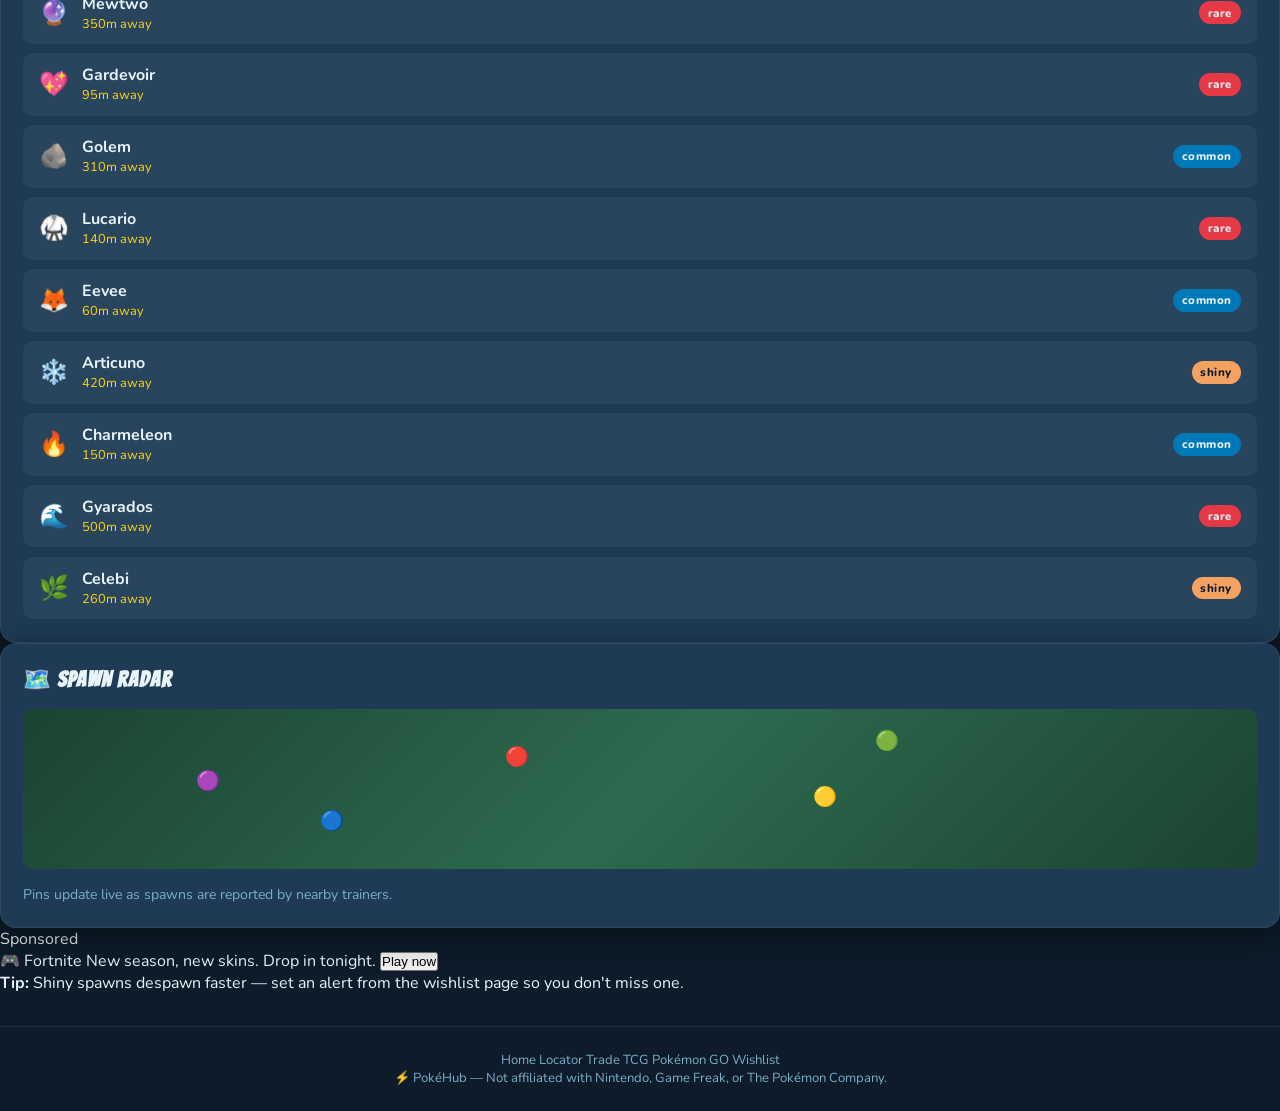
==== commit fff0aec9: "Update go.html" ====
--- a/go.html
+++ b/go.html
@@ -15,8 +15,6 @@
     <div class="nav-logo">⚡ PokéHub</div>
     <ul class="nav-links">
       <li><a href="index.html">Home</a></li>
-      <li><a href="locator.html">Locator</a></li>
-      <li><a href="trade.html">Trade</a></li>
       <li><a href="tcg.html">TCG</a></li>
       <li><a href="go.html" class="active">Pokémon GO</a></li>
       <li><a href="wishlist.html">Wishlist</a></li>
@@ -30,8 +28,6 @@
   </nav>
   <div class="mobile-nav" id="mobileNav">
     <a href="index.html">Home</a>
-    <a href="locator.html">Locator</a>
-    <a href="trade.html">Trade</a>
     <a href="tcg.html">TCG</a>
     <a href="go.html" class="active">Pokémon GO</a>
     <a href="wishlist.html">Wishlist</a>
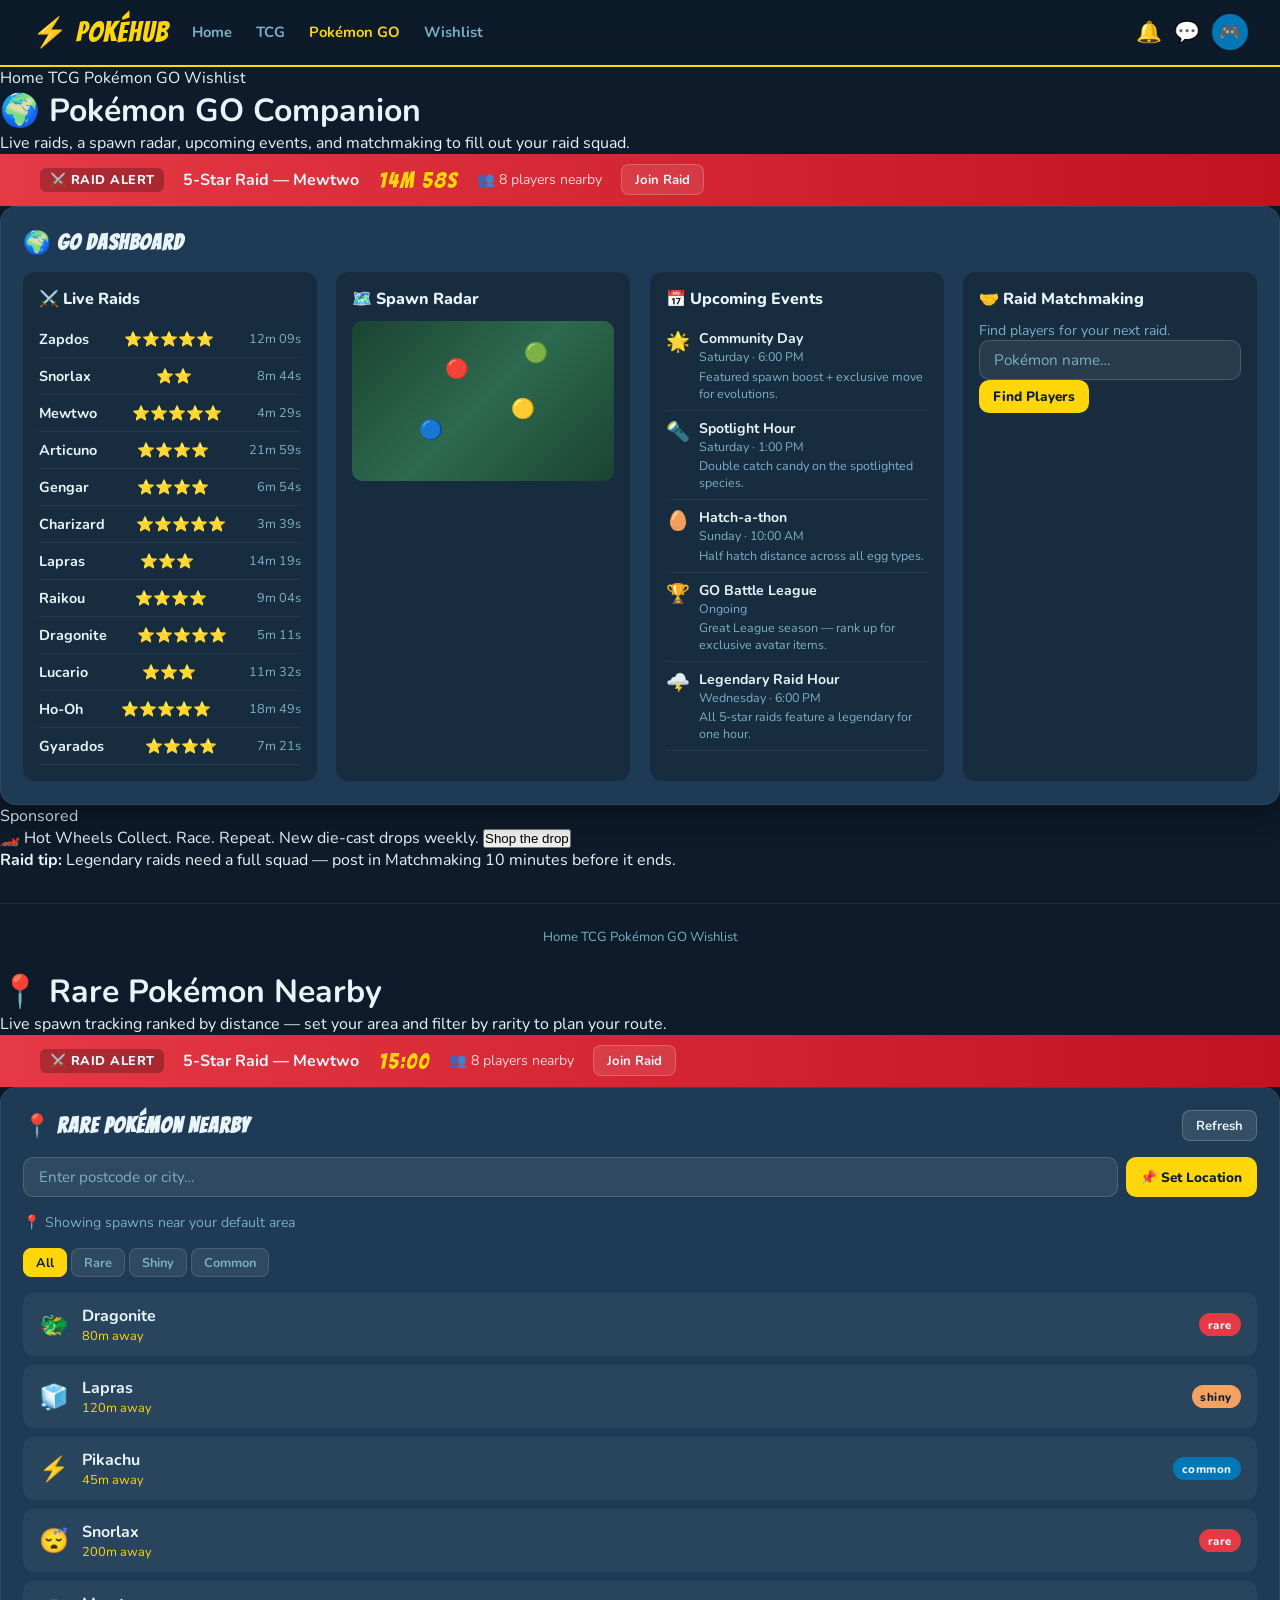
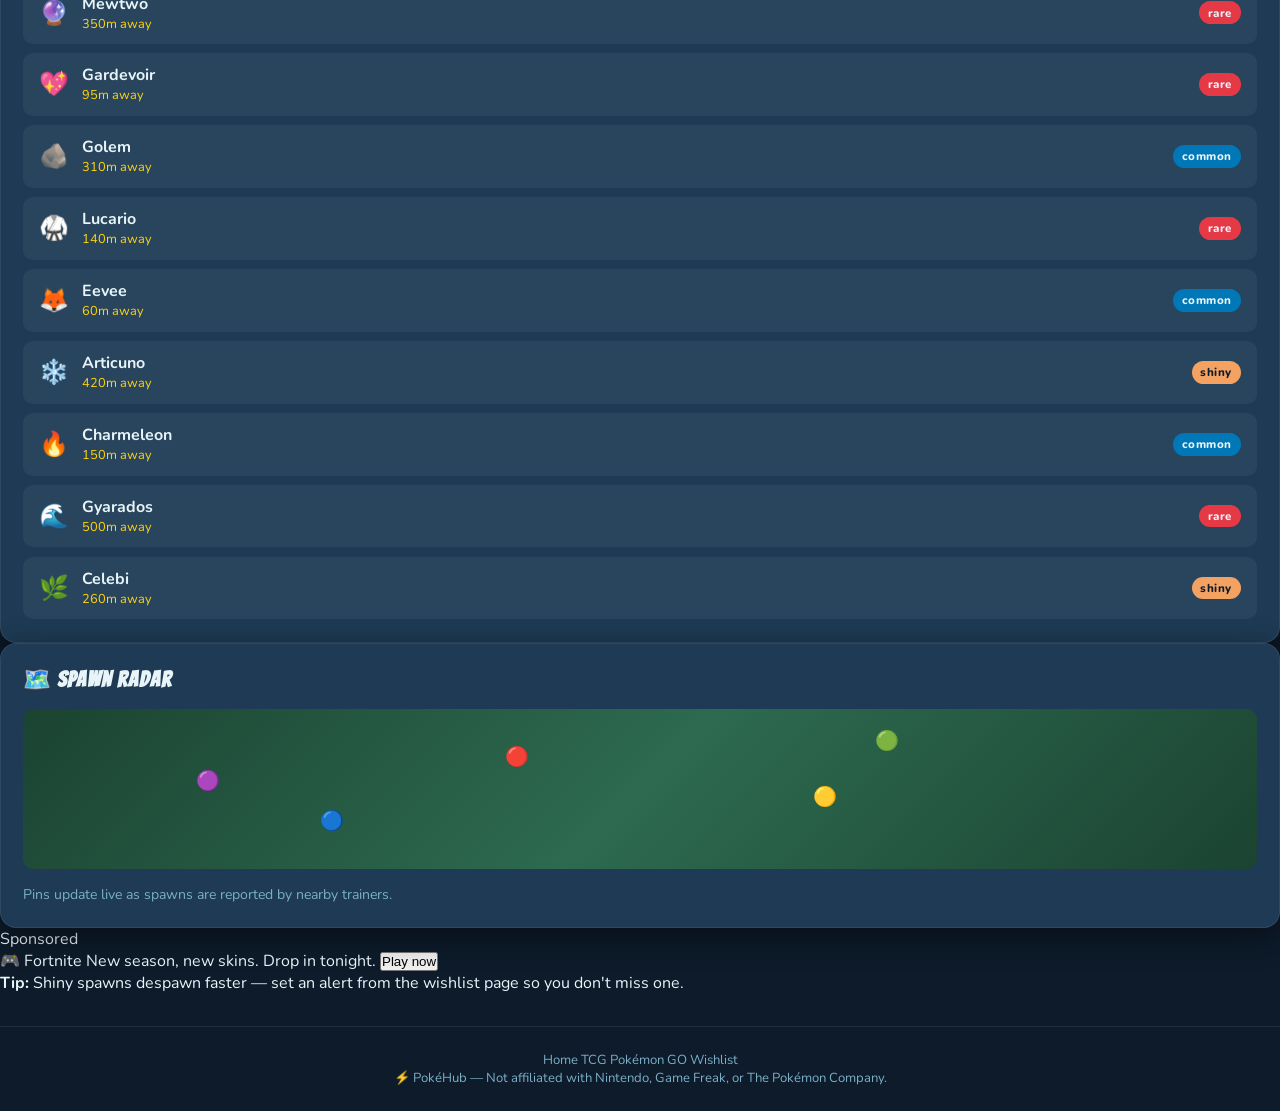
==== commit ddd3d8f7: "Update go.html" ====
--- a/go.html
+++ b/go.html
@@ -131,8 +131,6 @@
   <footer class="footer">
     <div class="footer-links">
       <a href="index.html">Home</a>
-      <a href="locator.html">Locator</a>
-      <a href="trade.html">Trade</a>
       <a href="tcg.html">TCG</a>
       <a href="go.html">Pokémon GO</a>
       <a href="wishlist.html">Wishlist</a>
@@ -258,8 +256,6 @@
   <footer class="footer">
     <div class="footer-links">
       <a href="index.html">Home</a>
-      <a href="locator.html">Locator</a>
-      <a href="trade.html">Trade</a>
       <a href="tcg.html">TCG</a>
       <a href="go.html">Pokémon GO</a>
       <a href="wishlist.html">Wishlist</a>
